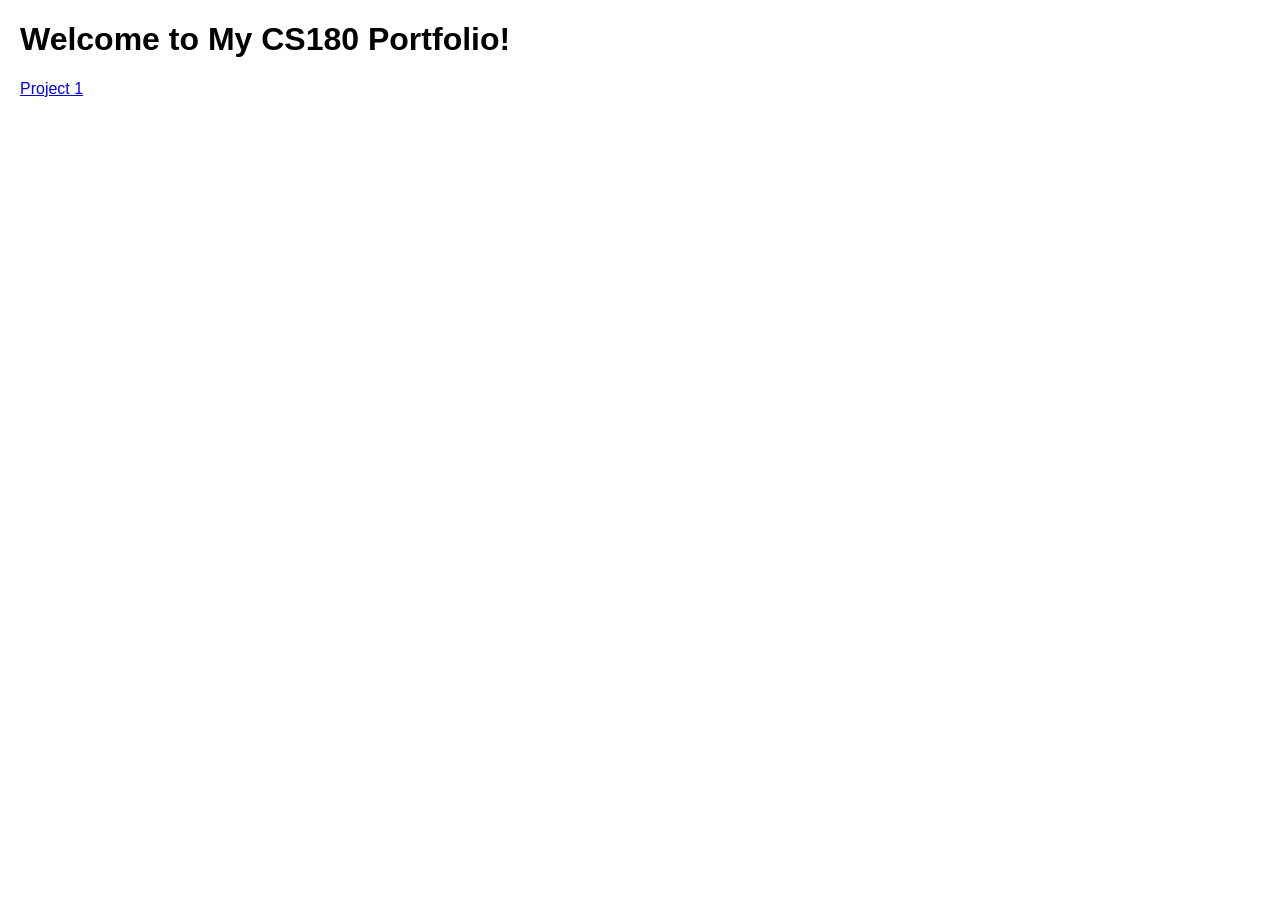
==== index.html @ 50571786 "Add initial index.html for portfolio website" ====
<!DOCTYPE html>
<html>
<head>
    <title>My Portfolio</title>
    <style>
        body {
            font-family: Arial, sans-serif;
            margin: 20px;
        }
    </style>
</head>
<body>
    <h1>Welcome to My CS180 Portfolio!</h1>
    <a href="./1/index.html">Project 1</a>
</body>
</html>
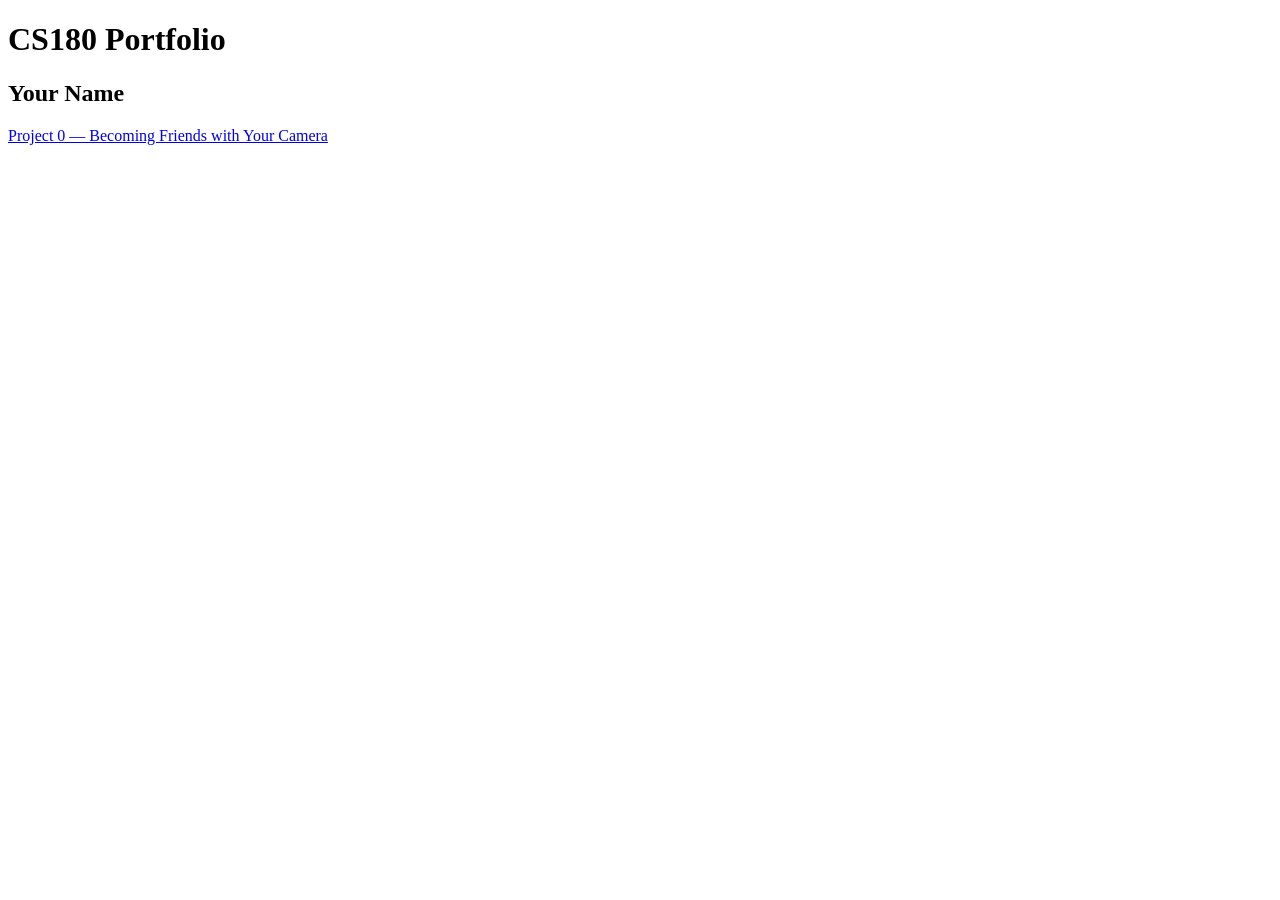
==== commit 253abab2: "CS180 Project 0" ====
--- a/index.html
+++ b/index.html
@@ -1,16 +1,21 @@
 <!DOCTYPE html>
+
 <html>
+
 <head>
-    <title>My Portfolio</title>
-    <style>
-        body {
-            font-family: Arial, sans-serif;
-            margin: 20px;
-        }
-    </style>
+    <title>CS180 Portfolio</title>
 </head>
+
 <body>
-    <h1>Welcome to My CS180 Portfolio!</h1>
-    <a href="./1/index.html">Project 1</a>
+
+    <h1>CS180 Portfolio</h1>
+
+    <h2>Your Name</h2>
+
+    <a href="./proj0/index.html">
+        Project 0 — Becoming Friends with Your Camera
+    </a>
+
 </body>
-</html>
+
+</html>
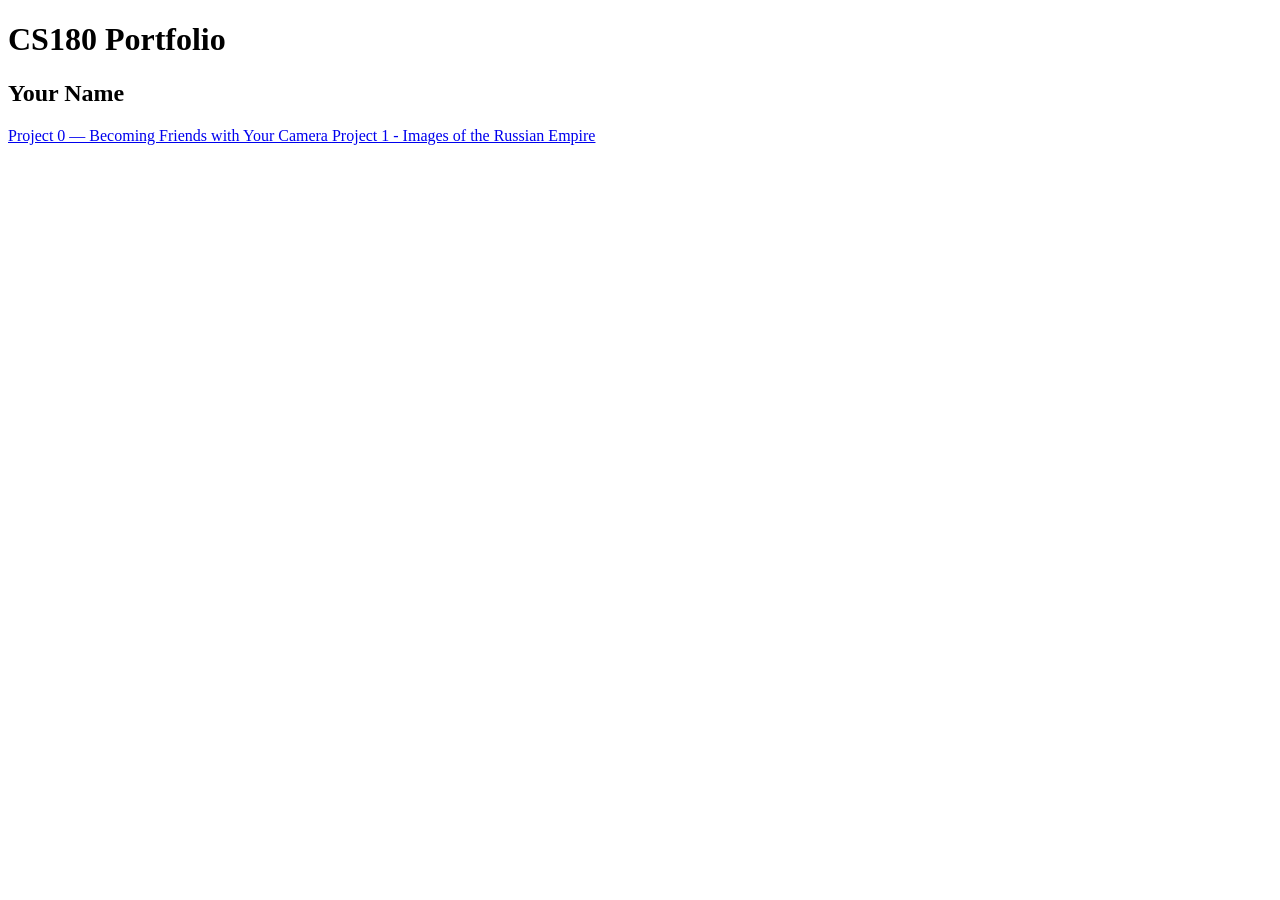
==== commit 5978589b: "Link Project 1 from portfolio" ====
--- a/index.html
+++ b/index.html
@@ -16,6 +16,10 @@
         Project 0 — Becoming Friends with Your Camera
     </a>
 
+    <a href="./proj1/index.html">
+        Project 1 - Images of the Russian Empire
+    </a>
+
 </body>
 
-</html>+</html>
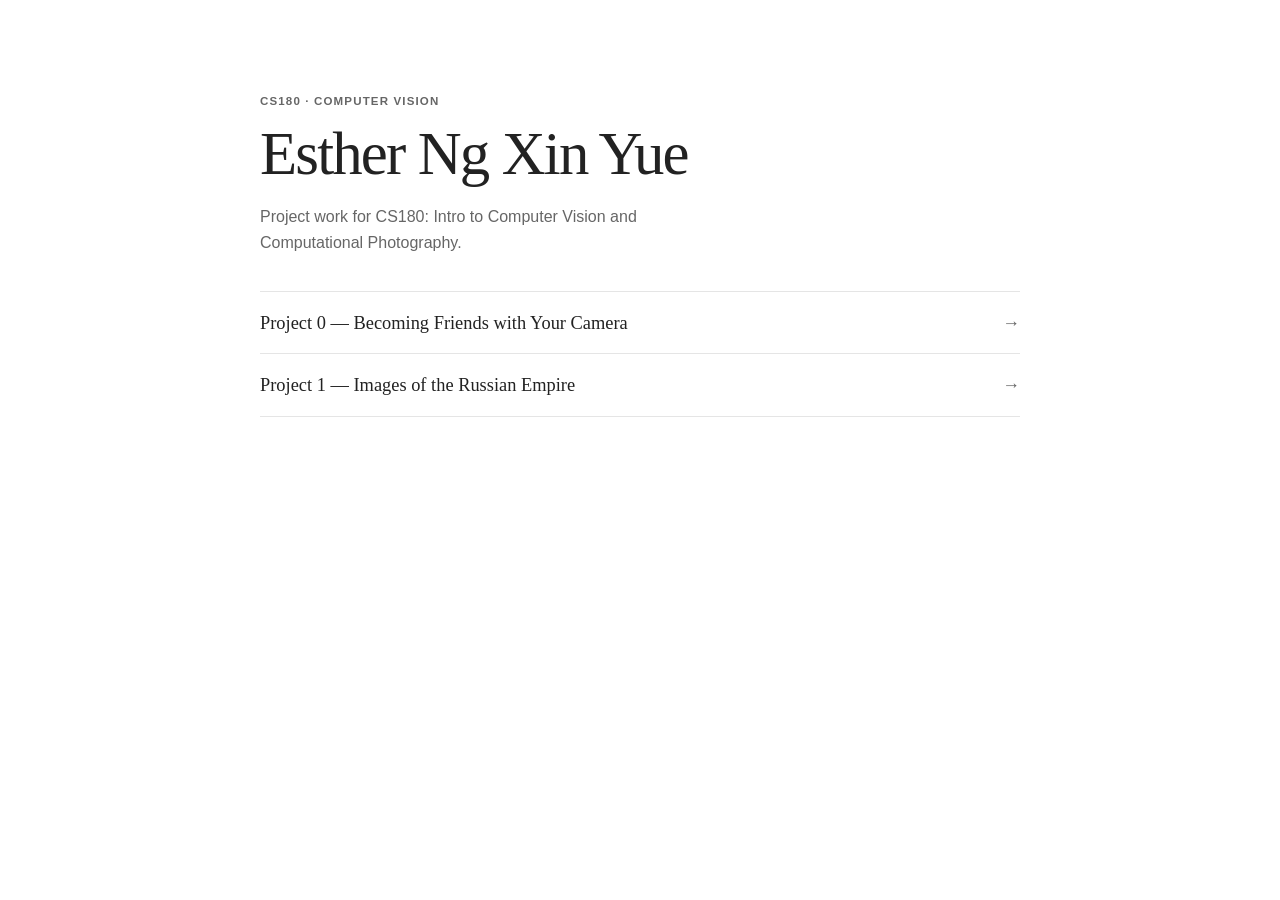
==== commit 8d656dc1: "Simplify Project 1 styling and restore portfolio" ====
--- a/index.html
+++ b/index.html
@@ -1,25 +1,25 @@
-<!DOCTYPE html>
-
-<html>
-
+<!doctype html>
+<html lang="en">
 <head>
-    <title>CS180 Portfolio</title>
+  <meta charset="utf-8">
+  <meta name="viewport" content="width=device-width, initial-scale=1">
+  <meta name="description" content="CS180 portfolio by Esther Ng Xin Yue.">
+  <title>CS180 Portfolio</title>
+  <style>
+    :root{--ink:#222;--muted:#666;--line:#e5e5e5;--soft:#f7f7f5;--accent:#4f665c}*{box-sizing:border-box}body{margin:0;background:#fff;color:var(--ink);font:16px/1.6 -apple-system,BlinkMacSystemFont,"Segoe UI",sans-serif}.page{width:min(100% - 2.5rem,760px);margin:0 auto;padding:5rem 0}.eyebrow{margin:0 0:.4rem;color:var(--muted);font-size:.72rem;font-weight:700;letter-spacing:.1em;text-transform:uppercase}h1{margin:0;font:500 clamp(2.3rem,6vw,3.8rem)/1.1 Georgia,"Times New Roman",serif;letter-spacing:-.03em}.intro{max-width:480px;margin:1rem 0 2.2rem;color:var(--muted)}.projects{margin:0;padding:0;border-top:1px solid var(--line);list-style:none}.projects li{border-bottom:1px solid var(--line)}.projects a{display:flex;align-items:center;justify-content:space-between;gap:1rem;padding:1.05rem 0;color:var(--ink);text-decoration:none}.projects a:hover,.projects a:focus{color:var(--accent)}.project-name{font:500 1.15rem/1.2 Georgia,"Times New Roman",serif}.arrow{color:var(--muted);font-size:1.1rem}@media(max-width:520px){.page{width:min(100% - 2rem,760px);padding:3.5rem 0}}
+  </style>
 </head>
-
 <body>
-
-    <h1>CS180 Portfolio</h1>
-
-    <h2>Your Name</h2>
-
-    <a href="./proj0/index.html">
-        Project 0 — Becoming Friends with Your Camera
-    </a>
-
-    <a href="./proj1/index.html">
-        Project 1 - Images of the Russian Empire
-    </a>
-
+  <main class="page">
+    <p class="eyebrow">CS180 · Computer Vision</p>
+    <h1>Esther Ng Xin Yue</h1>
+    <p class="intro">Project work for CS180: Intro to Computer Vision and Computational Photography.</p>
+    <nav aria-label="Projects">
+      <ul class="projects">
+        <li><a href="proj0/index.html"><span class="project-name">Project 0 — Becoming Friends with Your Camera</span><span class="arrow" aria-hidden="true">→</span></a></li>
+        <li><a href="proj1/index.html"><span class="project-name">Project 1 — Images of the Russian Empire</span><span class="arrow" aria-hidden="true">→</span></a></li>
+      </ul>
+    </nav>
+  </main>
 </body>
-
 </html>
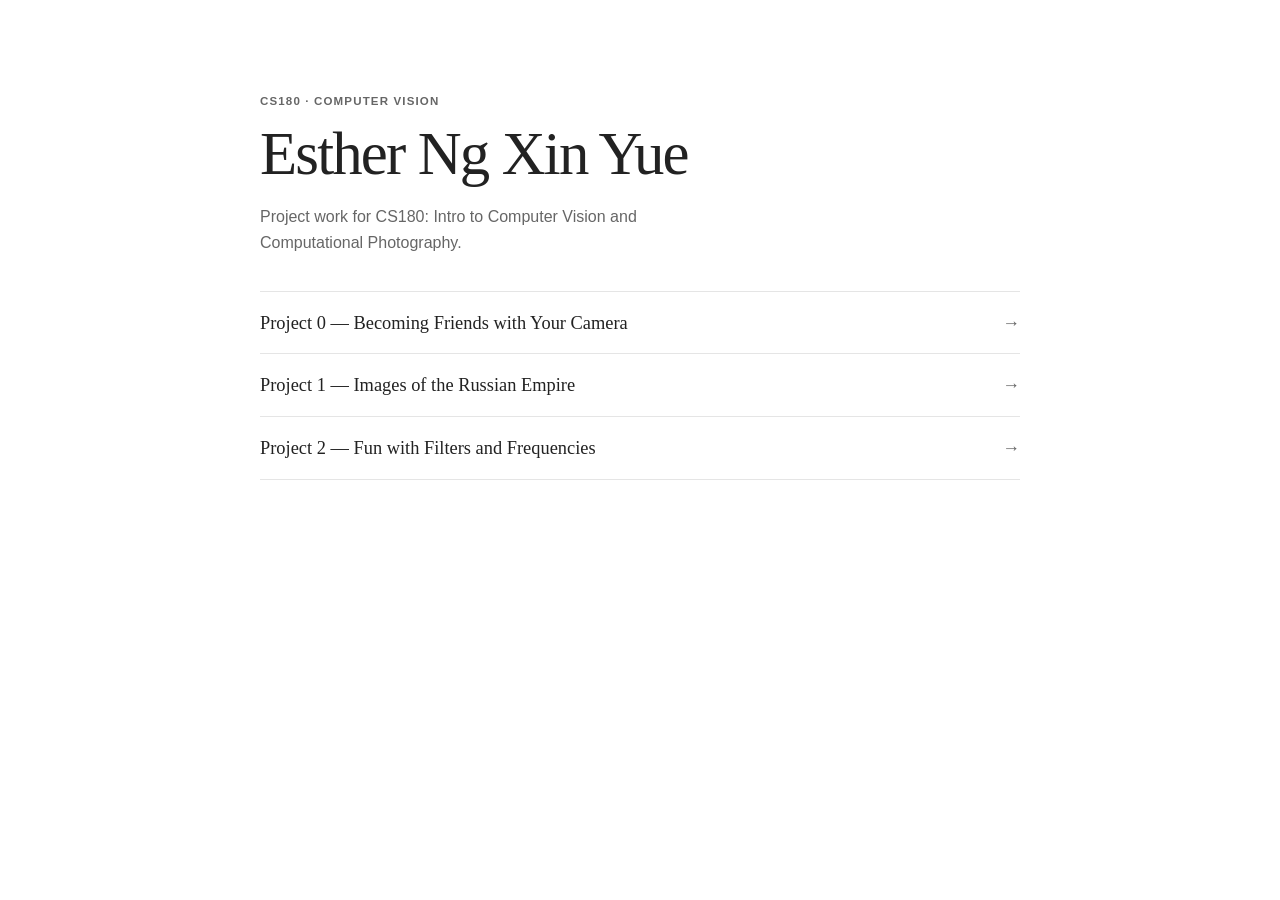
==== commit b4b7005c: "Add CS180 Project 2 page" ====
--- a/index.html
+++ b/index.html
@@ -18,6 +18,7 @@
       <ul class="projects">
         <li><a href="proj0/index.html"><span class="project-name">Project 0 — Becoming Friends with Your Camera</span><span class="arrow" aria-hidden="true">→</span></a></li>
         <li><a href="proj1/index.html"><span class="project-name">Project 1 — Images of the Russian Empire</span><span class="arrow" aria-hidden="true">→</span></a></li>
+        <li><a href="proj2/index.html"><span class="project-name">Project 2 — Fun with Filters and Frequencies</span><span class="arrow" aria-hidden="true">→</span></a></li>
       </ul>
     </nav>
   </main>
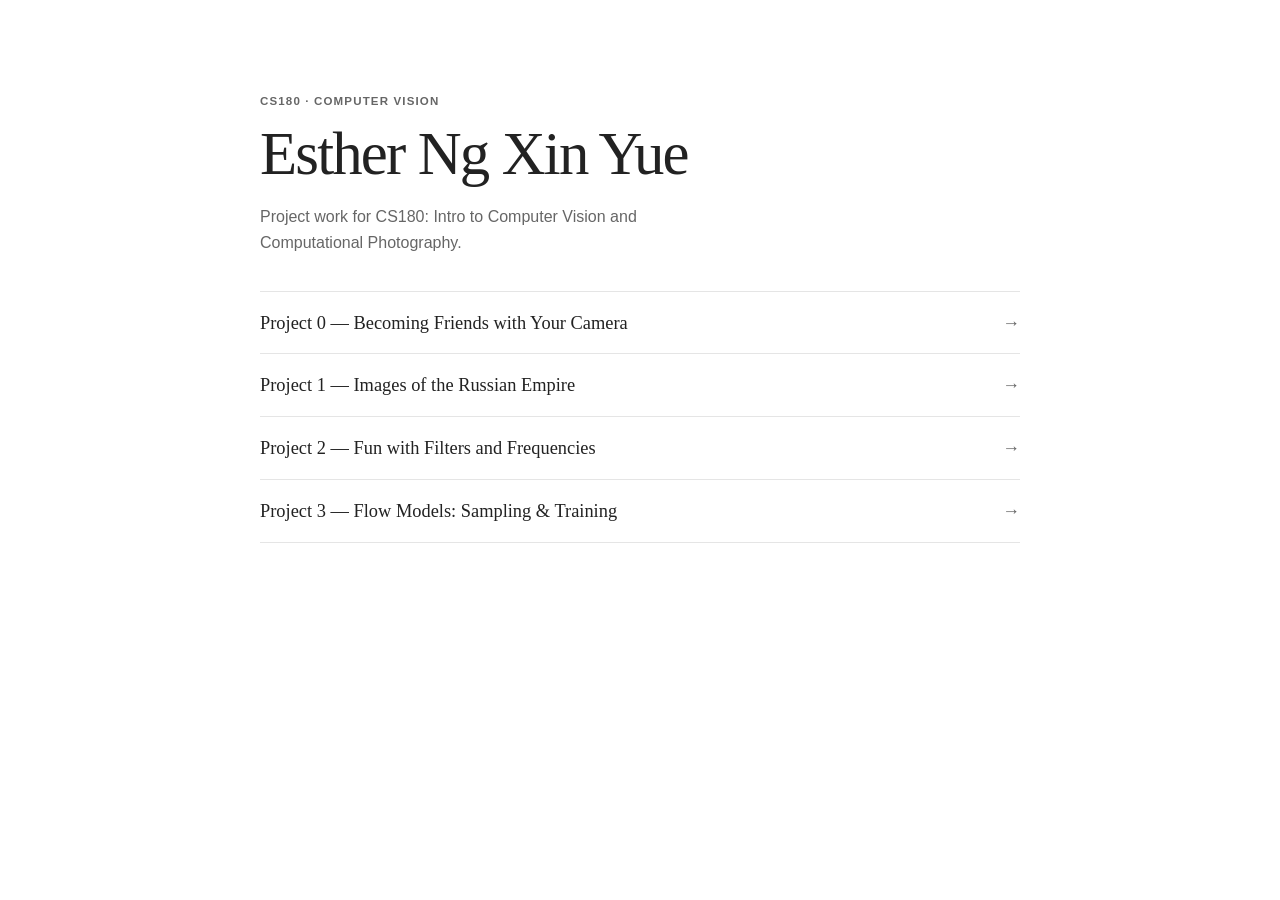
==== commit 80aa5c31: "Add Project 3 flow models report" ====
--- a/index.html
+++ b/index.html
@@ -19,6 +19,7 @@
         <li><a href="proj0/index.html"><span class="project-name">Project 0 — Becoming Friends with Your Camera</span><span class="arrow" aria-hidden="true">→</span></a></li>
         <li><a href="proj1/index.html"><span class="project-name">Project 1 — Images of the Russian Empire</span><span class="arrow" aria-hidden="true">→</span></a></li>
         <li><a href="proj2/index.html"><span class="project-name">Project 2 — Fun with Filters and Frequencies</span><span class="arrow" aria-hidden="true">→</span></a></li>
+        <li><a href="proj3/index.html"><span class="project-name">Project 3 — Flow Models: Sampling &amp; Training</span><span class="arrow" aria-hidden="true">→</span></a></li>
       </ul>
     </nav>
   </main>
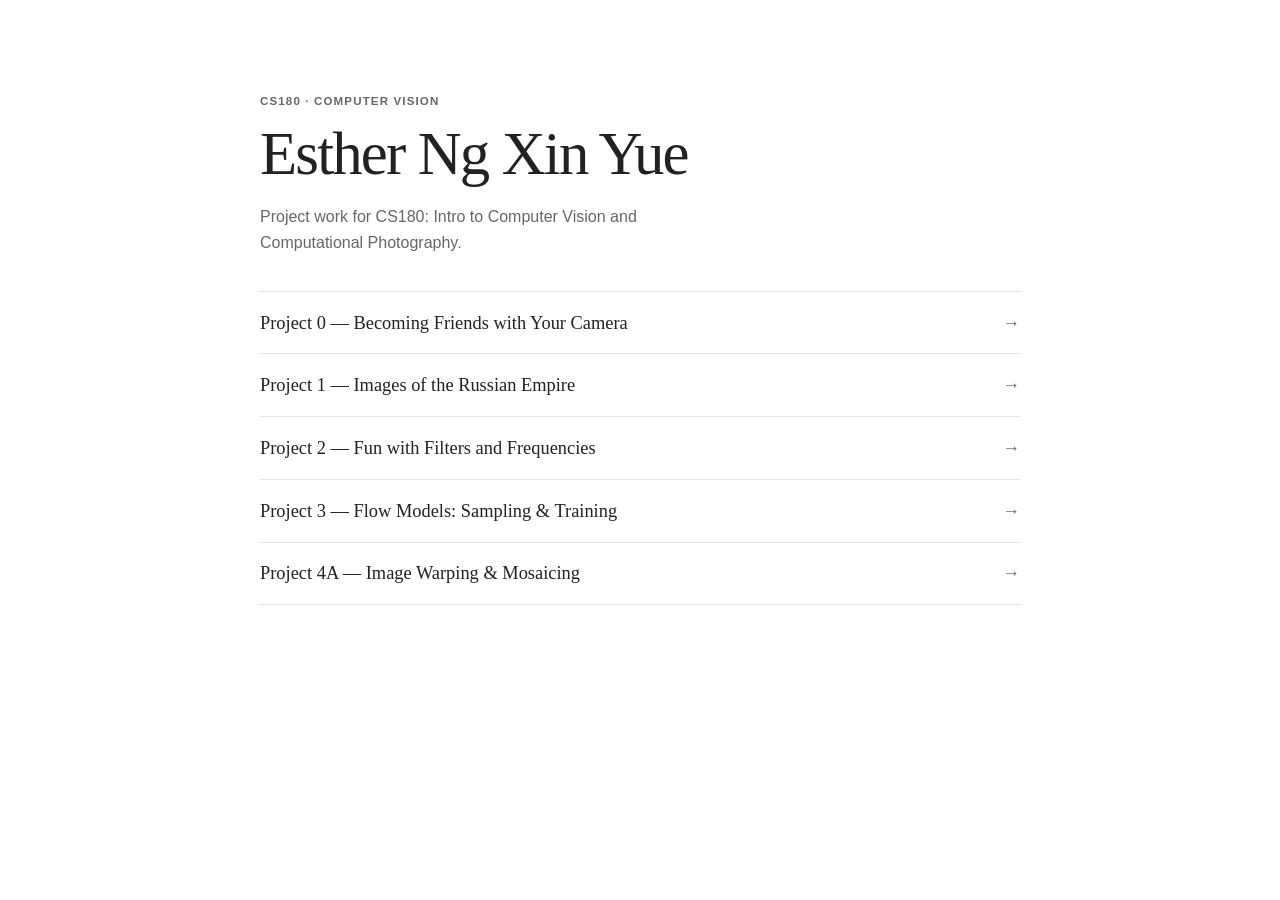
==== commit 446f7192: "Add Project 4A mosaicing report" ====
--- a/index.html
+++ b/index.html
@@ -20,6 +20,7 @@
         <li><a href="proj1/index.html"><span class="project-name">Project 1 — Images of the Russian Empire</span><span class="arrow" aria-hidden="true">→</span></a></li>
         <li><a href="proj2/index.html"><span class="project-name">Project 2 — Fun with Filters and Frequencies</span><span class="arrow" aria-hidden="true">→</span></a></li>
         <li><a href="proj3/index.html"><span class="project-name">Project 3 — Flow Models: Sampling &amp; Training</span><span class="arrow" aria-hidden="true">→</span></a></li>
+        <li><a href="4Asubmission/index.html"><span class="project-name">Project 4A — Image Warping &amp; Mosaicing</span><span class="arrow" aria-hidden="true">→</span></a></li>
       </ul>
     </nav>
   </main>
